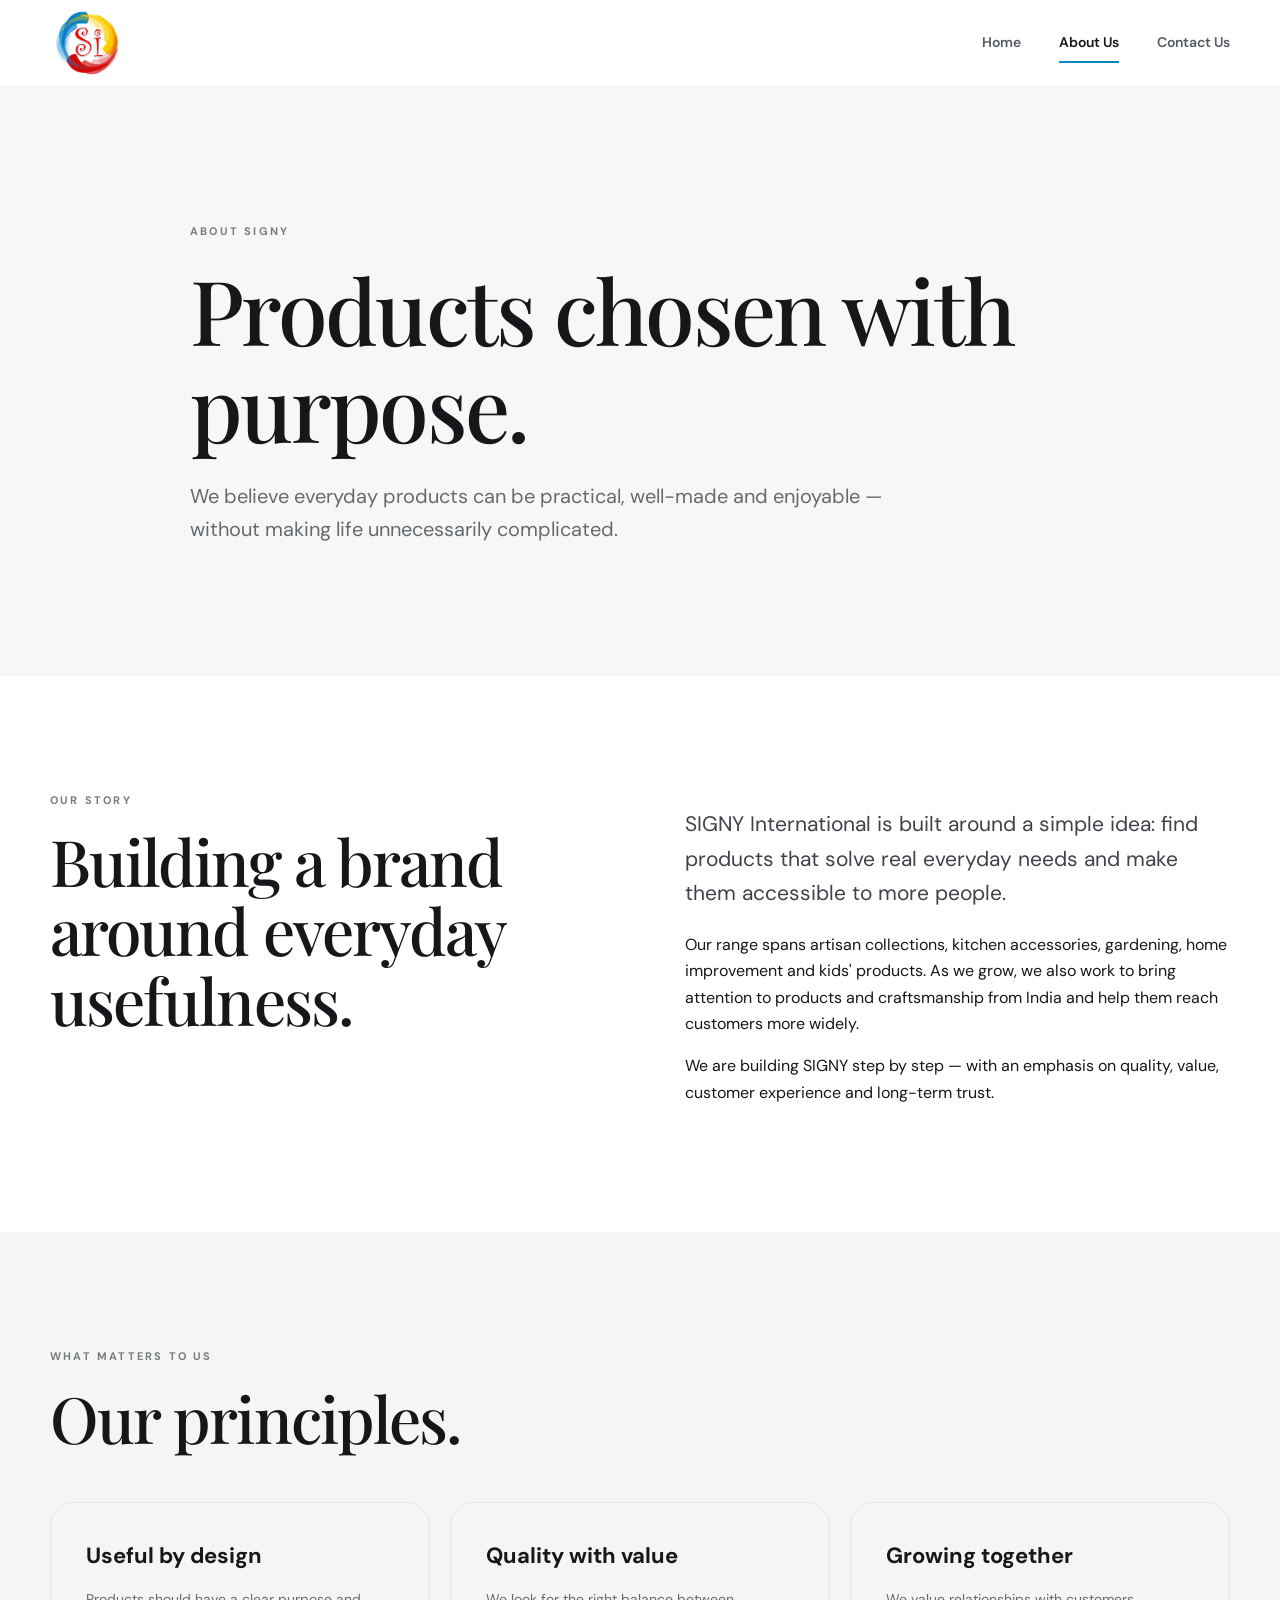
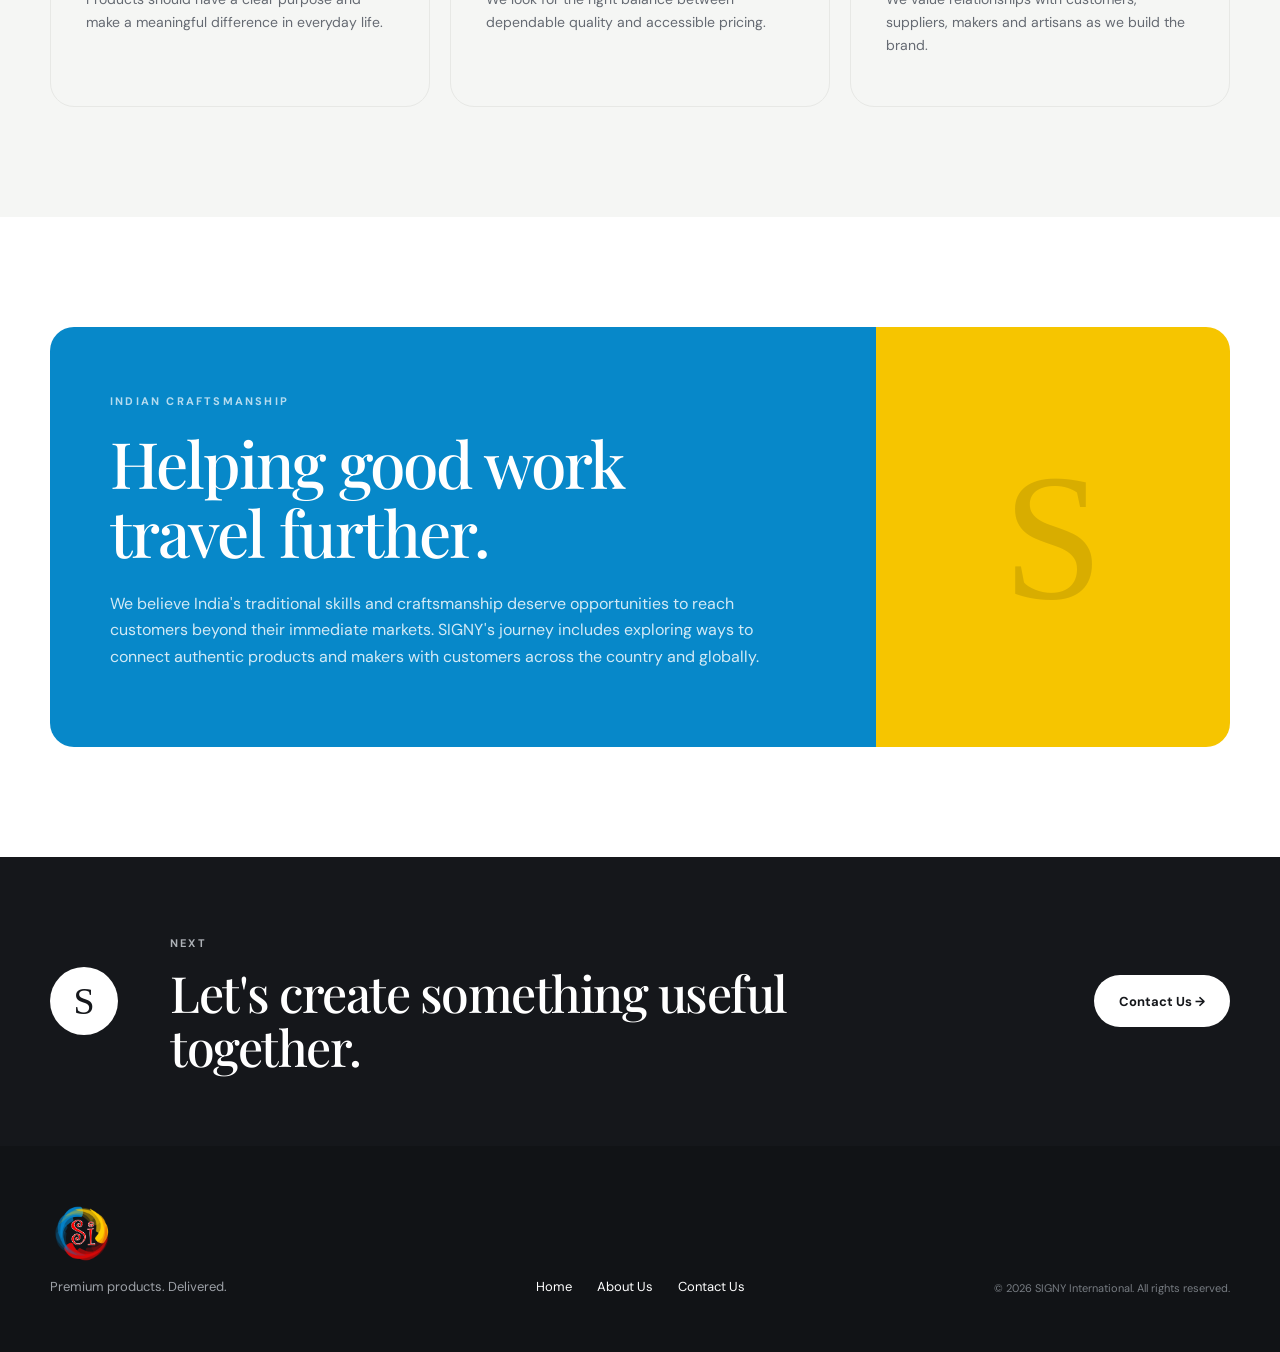
==== about.html @ 82112923 "Add files via upload" ====
<!DOCTYPE html>
<html lang="en">
<head>
  <meta charset="UTF-8">
  <meta name="viewport" content="width=device-width, initial-scale=1.0">
  <meta name="description" content="Learn about SIGNY International and our approach to useful, quality products.">
  <title>About Us | SIGNY</title>
  <link rel="icon" type="image/png" href="images/signy-logo.png">
  <link rel="preconnect" href="https://fonts.googleapis.com">
  <link rel="preconnect" href="https://fonts.gstatic.com" crossorigin>
  <link href="https://fonts.googleapis.com/css2?family=DM+Sans:wght@400;500;600;700&family=Playfair+Display:wght@500;600&display=swap" rel="stylesheet">
  <link rel="stylesheet" href="css/style.css">
  <link rel="canonical" href="https://www.signyinternational.com/about.html">
</head>
<body>
<header class="site-header">
  <div class="container nav-wrap">
    <a class="brand" href="index.html"><img src="images/signy-logo.png" alt="SIGNY logo"></a>
    <button class="menu-toggle" aria-label="Open menu" aria-expanded="false">☰</button>
    <nav class="nav"><a href="index.html">Home</a><a class="active" href="about.html">About Us</a><a href="contact.html">Contact Us</a></nav>
  </div>
</header>

<main>
  <section class="page-hero">
    <div class="container narrow">
      <span class="eyebrow">ABOUT SIGNY</span>
      <h1>Products chosen with purpose.</h1>
      <p>We believe everyday products can be practical, well-made and enjoyable — without making life unnecessarily complicated.</p>
    </div>
  </section>

  <section class="section">
    <div class="container about-grid">
      <div><span class="eyebrow">OUR STORY</span><h2>Building a brand around everyday usefulness.</h2></div>
      <div>
        <p class="lead">SIGNY International is built around a simple idea: find products that solve real everyday needs and make them accessible to more people.</p>
        <p>Our range spans artisan collections, kitchen accessories, gardening, home improvement and kids' products. As we grow, we also work to bring attention to products and craftsmanship from India and help them reach customers more widely.</p>
        <p>We are building SIGNY step by step — with an emphasis on quality, value, customer experience and long-term trust.</p>
      </div>
    </div>
  </section>

  <section class="section section-soft">
    <div class="container">
      <div class="section-heading"><div><span class="eyebrow">WHAT MATTERS TO US</span><h2>Our principles.</h2></div></div>
      <div class="principles">
        <div><h3>Useful by design</h3><p>Products should have a clear purpose and make a meaningful difference in everyday life.</p></div>
        <div><h3>Quality with value</h3><p>We look for the right balance between dependable quality and accessible pricing.</p></div>
        <div><h3>Growing together</h3><p>We value relationships with customers, suppliers, makers and artisans as we build the brand.</p></div>
      </div>
    </div>
  </section>

  <section class="section">
    <div class="container artisan">
      <div class="artisan-box">
        <span class="eyebrow">INDIAN CRAFTSMANSHIP</span>
        <h2>Helping good work travel further.</h2>
        <p>We believe India's traditional skills and craftsmanship deserve opportunities to reach customers beyond their immediate markets. SIGNY's journey includes exploring ways to connect authentic products and makers with customers across the country and globally.</p>
      </div>
      <div class="artisan-side"><div class="big-letter">S</div></div>
    </div>
  </section>

  <section class="story-strip">
    <div class="container story-grid">
      <div class="story-mark">S</div>
      <div><span class="eyebrow">NEXT</span><h2>Let's create something useful together.</h2></div>
      <a class="btn btn-light" href="contact.html">Contact Us →</a>
    </div>
  </section>
</main>

<footer class="footer">
  <div class="container footer-grid">
    <div><img src="images/signy-logo.png" alt="SIGNY" class="footer-logo"><p>Premium products. Delivered.</p></div>
    <div class="footer-links"><a href="index.html">Home</a><a href="about.html">About Us</a><a href="contact.html">Contact Us</a></div>
    <div class="footer-copy">© <span id="year"></span> SIGNY International. All rights reserved.</div>
  </div>
</footer>
<script src="js/script.js"></script>
</body>
</html>
---- css/style.css ----
/* SIGNY — Static Website
   Premium, responsive, lightweight.
*/
:root {
  --ink: #15171b;
  --muted: #656a72;
  --paper: #ffffff;
  --soft: #f5f6f4;
  --line: #e7e8e5;
  --blue: #0788c9;
  --yellow: #f6c500;
  --red: #e20b16;
  --green: #5d9a70;
  --max: 1180px;
  --radius: 24px;
}

* { box-sizing: border-box; }
html { scroll-behavior: smooth; }
body {
  margin: 0;
  color: var(--ink);
  background: var(--paper);
  font-family: "DM Sans", Arial, sans-serif;
  line-height: 1.65;
}
img { max-width: 100%; display: block; }
a { color: inherit; text-decoration: none; }
.container { width: min(calc(100% - 48px), var(--max)); margin: 0 auto; }
.narrow { max-width: 900px; }

.site-header {
  position: sticky;
  top: 0;
  z-index: 50;
  background: rgba(255,255,255,.94);
  backdrop-filter: blur(16px);
  border-bottom: 1px solid rgba(0,0,0,.06);
}
.nav-wrap { min-height: 86px; display: flex; align-items: center; justify-content: space-between; }
.brand img { width: 76px; height: 76px; object-fit: contain; }
.nav { display: flex; gap: 38px; align-items: center; font-size: 14px; font-weight: 600; }
.nav a { color: #555a61; position: relative; padding: 30px 0; }
.nav a::after { content:""; position:absolute; left:0; bottom:22px; width:0; height:2px; background:var(--blue); transition:.25s; }
.nav a:hover::after, .nav a.active::after { width:100%; }
.nav a.active { color: var(--ink); }
.menu-toggle { display:none; border:0; background:none; font-size:28px; cursor:pointer; }

.hero { position: relative; overflow: hidden; min-height: 690px; background: #f8f9f7; }
.hero-grid { min-height: 690px; display:grid; grid-template-columns: 1.05fr .95fr; align-items:center; gap:60px; position:relative; z-index:2; }
.eyebrow { display:inline-block; color:#777c82; font-size:11px; font-weight:700; letter-spacing:.2em; text-transform:uppercase; }
.hero h1, .page-hero h1, h2 {
  font-family: "Playfair Display", Georgia, serif;
  font-weight: 500;
  line-height: 1.08;
  letter-spacing: -.03em;
}
.hero h1 { font-size: clamp(55px, 7vw, 92px); margin: 18px 0 24px; }
.hero h1 em { font-style:normal; color:var(--blue); }
.hero-text { max-width: 570px; font-size: 18px; color:var(--muted); }
.hero-actions { display:flex; gap:30px; align-items:center; margin-top:34px; }
.btn { display:inline-flex; align-items:center; justify-content:center; min-height:52px; padding:0 25px; border-radius:999px; font-size:13px; font-weight:700; transition:.25s; }
.btn-primary { background:var(--ink); color:#fff; }
.btn-primary:hover { transform:translateY(-2px); background:#000; }
.btn-dark { background:var(--ink); color:#fff; }
.btn-light { background:#fff; color:var(--ink); }
.text-link { font-size:13px; font-weight:700; }
.text-link span { margin-left:8px; transition:.2s; }
.text-link:hover span { margin-left:14px; }
.text-link.dark { display:inline-block; margin-top:20px; }

.hero-visual { display:flex; justify-content:center; align-items:center; position:relative; min-height:520px; }
.logo-card { width:min(440px, 80vw); aspect-ratio:1; border-radius:50%; background:#fff; box-shadow:0 35px 80px rgba(0,0,0,.12); display:grid; place-items:center; position:relative; overflow:hidden; }
.logo-card::before { content:""; position:absolute; inset:8%; border-radius:50%; border:1px solid #e4e5e1; }
.logo-card img { width:70%; position:relative; z-index:2; }
.floating-tag { position:absolute; background:#fff; box-shadow:0 12px 30px rgba(0,0,0,.1); border-radius:999px; padding:10px 17px; font-size:12px; font-weight:700; }
.tag-one { top:12%; left:4%; }
.tag-two { right:3%; top:34%; }
.tag-three { bottom:10%; left:12%; }
.hero-orb { position:absolute; border-radius:50%; filter:blur(2px); opacity:.12; }
.orb-blue { width:430px; height:430px; background:var(--blue); left:-220px; bottom:-230px; }
.orb-yellow { width:500px; height:500px; background:var(--yellow); right:-250px; top:-260px; }

.section { padding:110px 0; }
.section-soft { background:var(--soft); }
.intro-grid, .why-grid, .about-grid, .contact-grid { display:grid; grid-template-columns:1fr 1fr; gap:90px; }
h2 { font-size:clamp(42px, 5vw, 65px); margin:14px 0 25px; }
h2 span { color:var(--blue); }
.lead { font-size:21px; color:#3f4349; }
.intro p { color:var(--muted); }

.section-heading { display:flex; justify-content:space-between; align-items:end; gap:60px; margin-bottom:50px; }
.section-heading h2 { margin-bottom:0; }
.section-heading > p { max-width:420px; color:var(--muted); }

.category-grid { display:grid; grid-template-columns:repeat(5, 1fr); gap:15px; }
.category-card { min-height: 390px; padding: 14px 14px 28px; border-radius: var(--radius); display:flex; flex-direction:column; overflow:hidden; transition:transform .3s ease, box-shadow .3s ease; }
.category-card:hover { transform:translateY(-6px); box-shadow:0 18px 35px rgba(0,0,0,.10); }
.category-image { width:100%; height:185px; border-radius:18px; overflow:hidden; margin-bottom:22px; }
.category-image img { width:100%; height:100%; object-fit:cover; transition:transform .5s ease; }
.category-card:hover .category-image img { transform:scale(1.05); }
.category-card h3 { font-size:21px; margin:0 14px 8px; line-height:1.2; }
.category-card p { margin:0 14px; font-size:13px; opacity:.72; }
.card-blue { background:#e7f5fb; }
.card-yellow { background:#fff6cf; }
.card-green { background:#e8f1e9; }
.card-red { background:#fbe8e9; }
.card-dark { background:#1d2024; color:#fff; }

.why-panel { background:#f1f2ef; border-radius:var(--radius); padding:55px; }
.why-panel p { max-width:500px; color:var(--muted); margin-bottom:30px; }
.values { display:flex; flex-direction:column; }
.value { display:block; padding:25px 0; border-bottom:1px solid var(--line); }
.value:first-child { padding-top:0; }
.value h3 { margin:0 0 6px; font-size:18px; }
.value p { margin:0; color:var(--muted); font-size:14px; }

.story-strip { padding:72px 0; background:var(--ink); color:#fff; }
.story-grid { display:grid; grid-template-columns:80px 1fr auto; align-items:center; gap:40px; }
.story-mark { width:68px; height:68px; border-radius:50%; background:#fff; color:var(--ink); display:grid; place-items:center; font-family:Georgia,serif; font-size:38px; }
.story-strip .eyebrow { color:#aeb2b7; }
.story-strip h2 { font-size:clamp(32px,4vw,50px); margin:10px 0 0; max-width:720px; }

.cta-box { border:1px solid var(--line); border-radius:var(--radius); padding:55px 65px; display:flex; align-items:center; justify-content:space-between; gap:30px; }
.cta-box h2 { margin:10px 0 4px; font-size:45px; }
.cta-box p { margin:0; color:var(--muted); }

.page-hero { padding:130px 0 110px; background:#f7f8f6; }
.page-hero h1 { font-size:clamp(55px,7vw,90px); max-width:900px; margin:18px 0 25px; }
.page-hero p { max-width:700px; font-size:20px; color:var(--muted); }

.principles { display:grid; grid-template-columns:repeat(3,1fr); gap:20px; }
.principles > div { padding:35px; border:1px solid var(--line); border-radius:var(--radius); }
.principles h3 { font-size:22px; margin:0 0 8px; }
.principles p { color:var(--muted); font-size:14px; }

.artisan { display:grid; grid-template-columns:1.4fr .6fr; min-height:420px; }
.artisan-box { background:var(--blue); color:#fff; padding:60px; border-radius:var(--radius) 0 0 var(--radius); }
.artisan-box .eyebrow { color:rgba(255,255,255,.7); }
.artisan-box h2 { max-width:650px; }
.artisan-box p { max-width:650px; color:rgba(255,255,255,.82); }
.artisan-side { background:var(--yellow); border-radius:0 var(--radius) var(--radius) 0; display:grid; place-items:center; }
.big-letter { font:180px Georgia,serif; color:rgba(0,0,0,.12); }

.contact-info h2 { max-width:520px; }
.contact-info > p { color:var(--muted); max-width:450px; }
.contact-detail { margin-top:35px; }
.contact-detail span { display:block; font-size:10px; text-transform:uppercase; letter-spacing:.15em; color:#8a8e93; font-weight:700; margin-bottom:5px; }
.contact-detail a { font-weight:600; }
.contact-detail p { margin:0; }

.contact-form { background:var(--soft); border-radius:var(--radius); padding:40px; }
.contact-form label { display:block; font-size:12px; font-weight:700; margin-bottom:20px; }
.contact-form input, .contact-form textarea {
  display:block; width:100%; margin-top:7px; border:1px solid #dfe1dd; background:#fff; border-radius:12px; padding:14px 15px; font:inherit; font-size:14px; outline:none;
}
.contact-form input:focus, .contact-form textarea:focus { border-color:var(--blue); }
.form-note { color:#8a8e93; font-size:11px; margin-top:13px; }

.footer { background:#111316; color:#fff; padding:55px 0; }
.footer-grid { display:grid; grid-template-columns:1fr auto 1fr; align-items:end; gap:30px; }
.footer-logo { width:65px; }
.footer p { color:#9da1a7; margin:10px 0 0; font-size:13px; }
.footer-links { display:flex; gap:25px; font-size:13px; }
.footer-copy { text-align:right; color:#777c82; font-size:11px; }

.reveal { opacity:0; transform:translateY(18px); transition:opacity .7s ease, transform .7s ease; }
.reveal.visible { opacity:1; transform:none; }

@media (max-width: 980px) {
  .hero-grid, .intro-grid, .why-grid, .about-grid, .contact-grid { grid-template-columns:1fr; gap:55px; }
  .hero { min-height:auto; }
  .hero-grid { padding:90px 0 70px; }
  .hero-visual { min-height:430px; }
  .category-grid { grid-template-columns:repeat(2,1fr); }
  .category-card:last-child { grid-column:span 2; }
  .principles { grid-template-columns:1fr; }
  .artisan { grid-template-columns:1fr; }
  .artisan-box { border-radius:var(--radius) var(--radius) 0 0; }
  .artisan-side { min-height:240px; border-radius:0 0 var(--radius) var(--radius); }
  .story-grid { grid-template-columns:60px 1fr; }
  .story-grid .btn { grid-column:2; justify-self:start; }
  .footer-grid { grid-template-columns:1fr 1fr; }
  .footer-copy { text-align:left; grid-column:span 2; }
}

@media (max-width: 680px) {
  .container { width:min(calc(100% - 32px), var(--max)); }
  .nav-wrap { min-height:72px; }
  .brand img { width:62px; height:62px; }
  .menu-toggle { display:block; }
  .nav { display:none; position:absolute; top:72px; left:0; right:0; background:#fff; padding:15px 20px 25px; flex-direction:column; gap:0; border-bottom:1px solid var(--line); box-shadow:0 15px 25px rgba(0,0,0,.06); }
  .nav.open { display:flex; }
  .nav a { width:100%; padding:14px 5px; }
  .nav a::after { bottom:5px; }
  .hero-grid { padding:65px 0 45px; }
  .hero h1 { font-size:54px; }
  .hero-text { font-size:16px; }
  .hero-actions { flex-direction:column; align-items:flex-start; gap:20px; }
  .hero-visual { min-height:330px; }
  .logo-card { width:290px; }
  .floating-tag { font-size:10px; padding:8px 12px; }
  .section { padding:75px 0; }
  h2 { font-size:42px; }
  .section-heading { display:block; margin-bottom:35px; }
  .section-heading > p { margin-top:25px; }
  .category-grid { grid-template-columns:1fr; }
  .category-card:last-child { grid-column:auto; }
  .category-image { height:205px; }
  .why-panel { padding:35px; }
  .story-grid { grid-template-columns:1fr; gap:20px; }
  .story-grid .btn { grid-column:auto; }
  .cta-box { padding:35px; display:block; }
  .cta-box .btn { margin-top:25px; }
  .page-hero { padding:80px 0 70px; }
  .page-hero h1 { font-size:54px; }
  .contact-form { padding:25px; }
  .footer-grid { grid-template-columns:1fr; }
  .footer-copy { grid-column:auto; }
  .footer-links { flex-wrap:wrap; }
}

/* Artisan Collection real-product slideshow */

/* Real SIGNY category photography */
.category-slideshow { position:relative; }
.category-slideshow .category-slide {
  position:absolute;
  inset:0;
  width:100%;
  height:100%;
  object-fit:cover;
  opacity:0;
  transition:opacity .8s ease;
}
.category-slideshow .category-slide.active { opacity:1; }
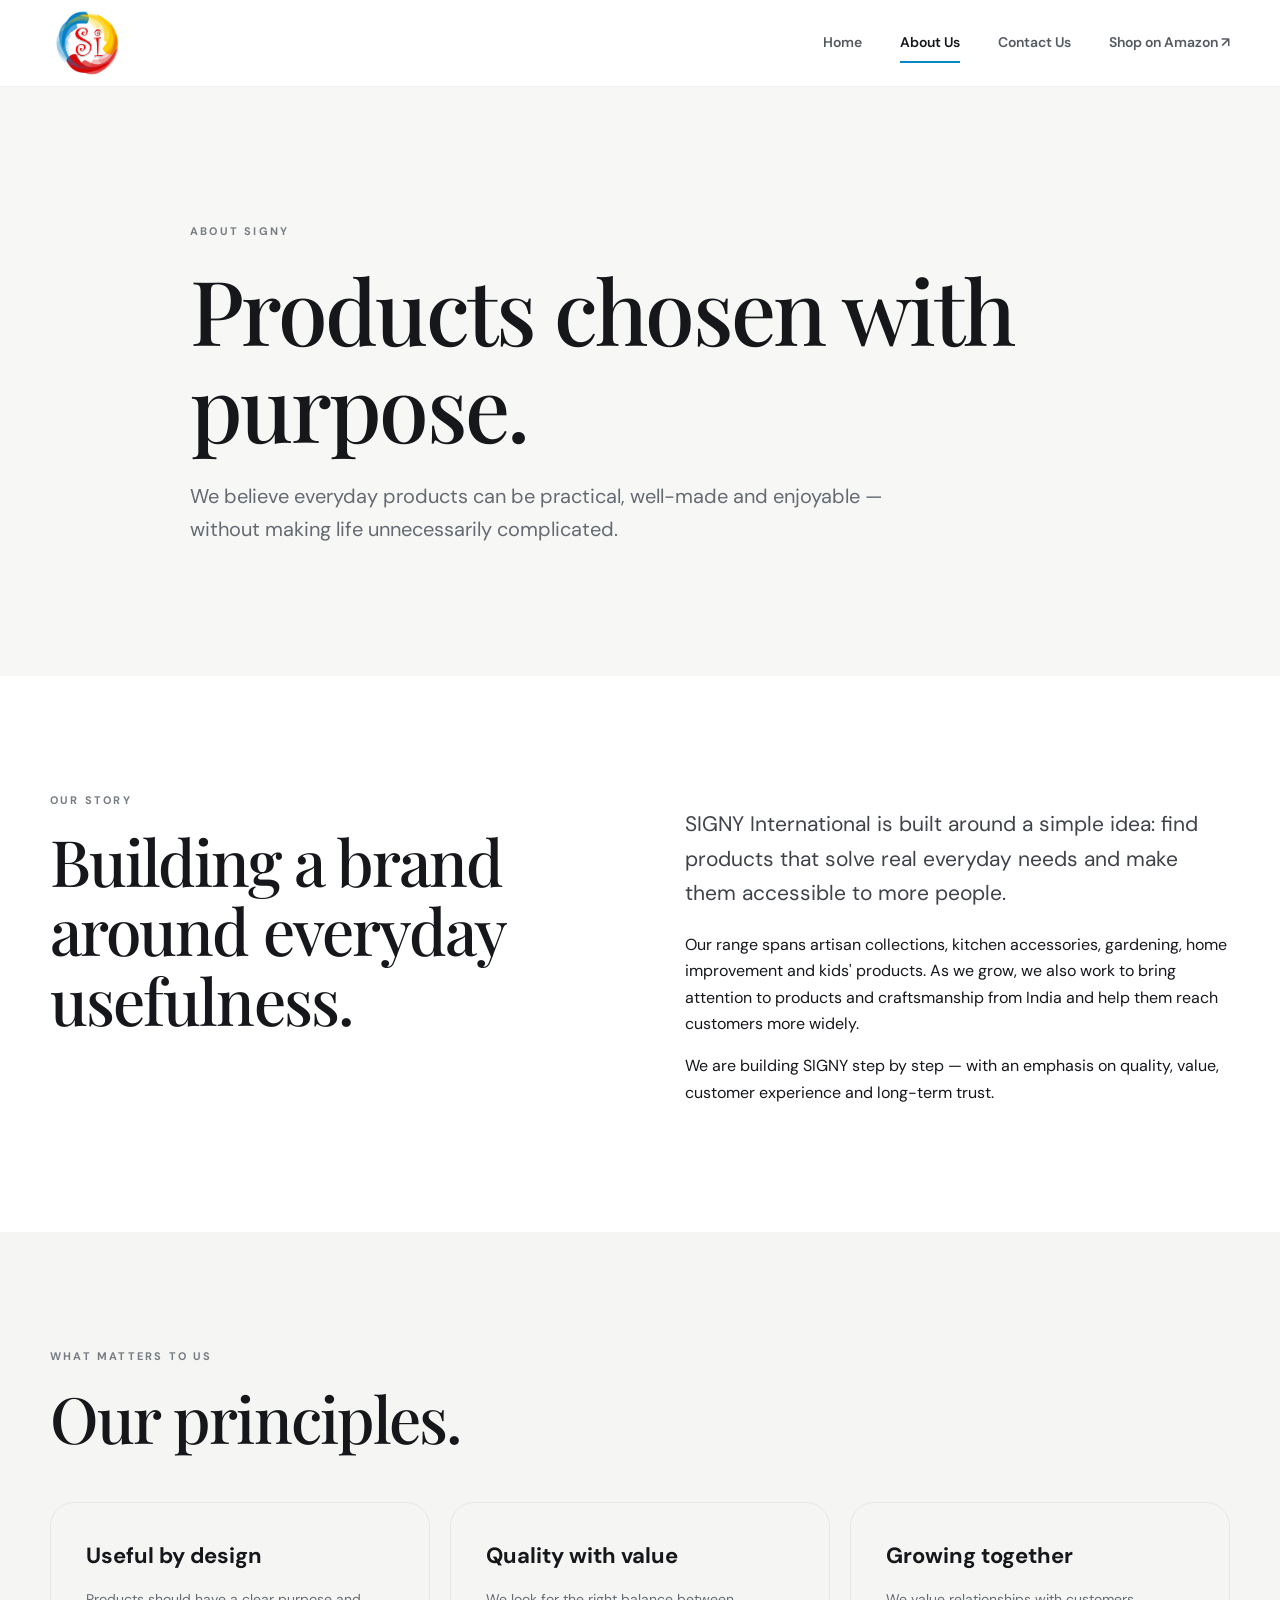
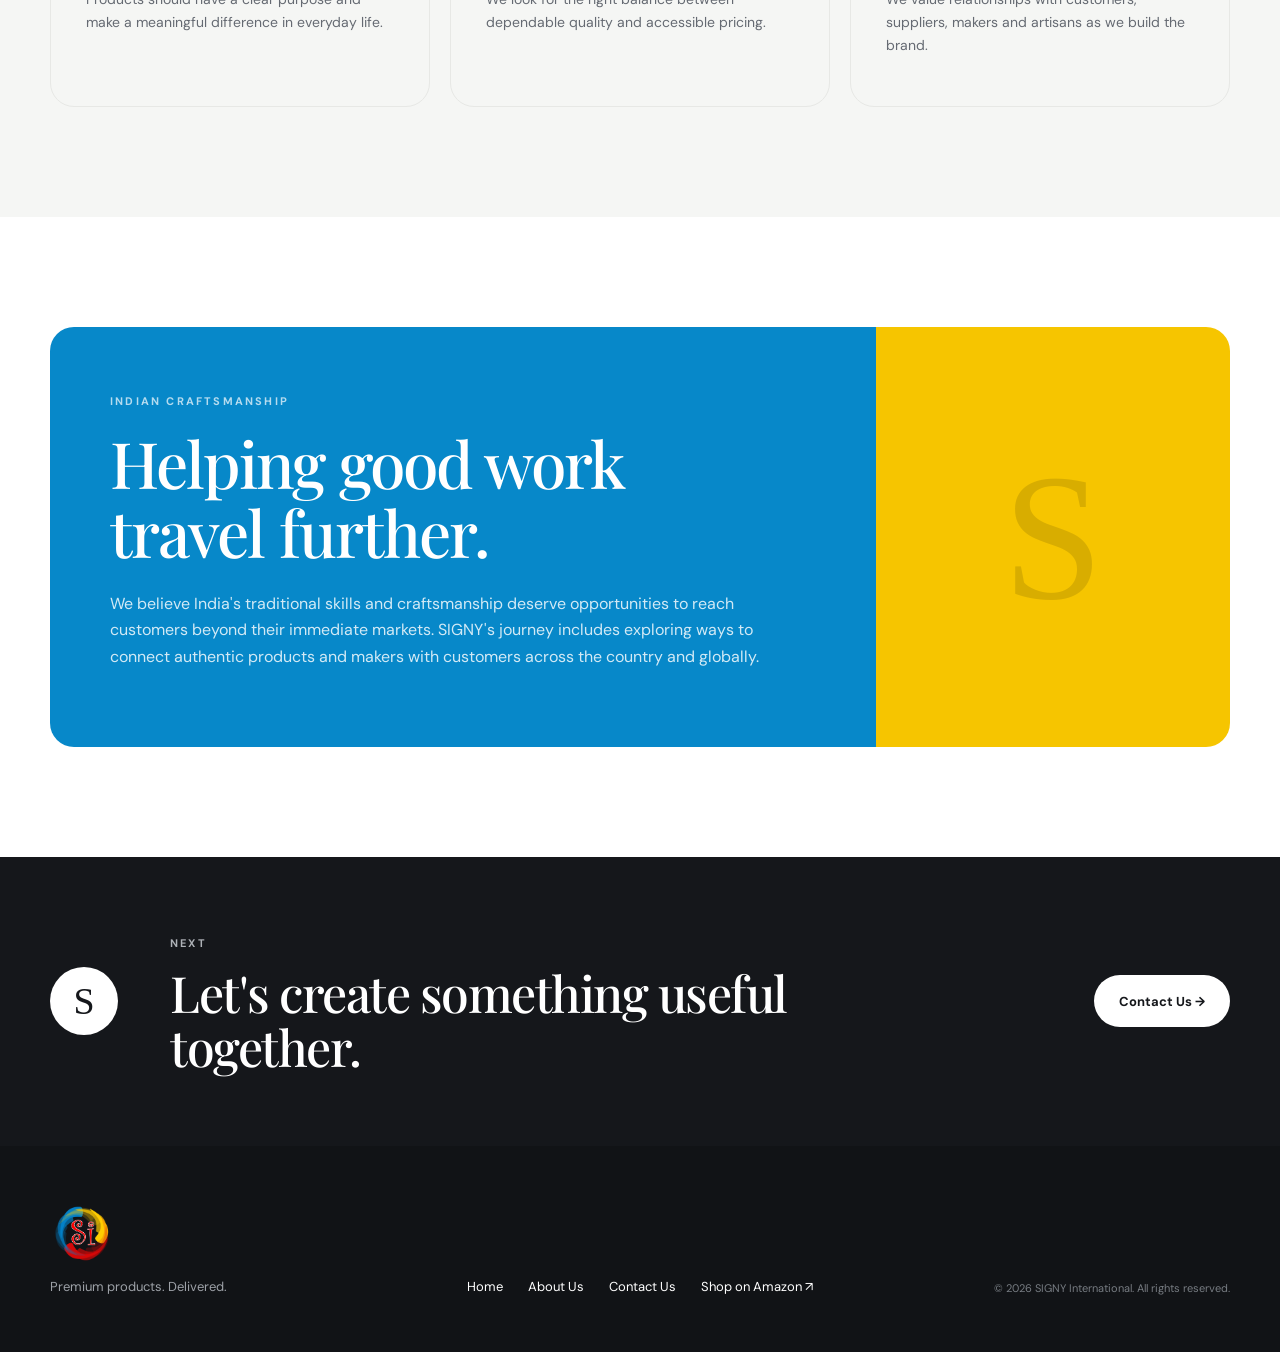
==== commit 2750048d: "Add files via upload" ====
--- a/about.html
+++ b/about.html
@@ -17,7 +17,7 @@
   <div class="container nav-wrap">
     <a class="brand" href="index.html"><img src="images/signy-logo.png" alt="SIGNY logo"></a>
     <button class="menu-toggle" aria-label="Open menu" aria-expanded="false">☰</button>
-    <nav class="nav"><a href="index.html">Home</a><a class="active" href="about.html">About Us</a><a href="contact.html">Contact Us</a></nav>
+    <nav class="nav"><a href="index.html">Home</a><a class="active" href="about.html">About Us</a><a href="contact.html">Contact Us</a><a class="amazon-nav-btn" href="https://www.amazon.in/stores/SIGNY/page/BCE738D8-4F63-47C7-90CA-2BE70BB4F758?lp_asin=B0H7W84J7Y&store_ref=bl_ast_dp_brandlogo_sto" target="_blank" rel="noopener noreferrer">Shop on Amazon ↗</a></nav>
   </div>
 </header>
 
@@ -75,7 +75,7 @@
 <footer class="footer">
   <div class="container footer-grid">
     <div><img src="images/signy-logo.png" alt="SIGNY" class="footer-logo"><p>Premium products. Delivered.</p></div>
-    <div class="footer-links"><a href="index.html">Home</a><a href="about.html">About Us</a><a href="contact.html">Contact Us</a></div>
+    <div class="footer-links"><a href="index.html">Home</a><a href="about.html">About Us</a><a href="contact.html">Contact Us</a><a class="amazon-nav-btn" href="https://www.amazon.in/stores/SIGNY/page/BCE738D8-4F63-47C7-90CA-2BE70BB4F758?lp_asin=B0H7W84J7Y&store_ref=bl_ast_dp_brandlogo_sto" target="_blank" rel="noopener noreferrer">Shop on Amazon ↗</a></div>
     <div class="footer-copy">© <span id="year"></span> SIGNY International. All rights reserved.</div>
   </div>
 </footer>
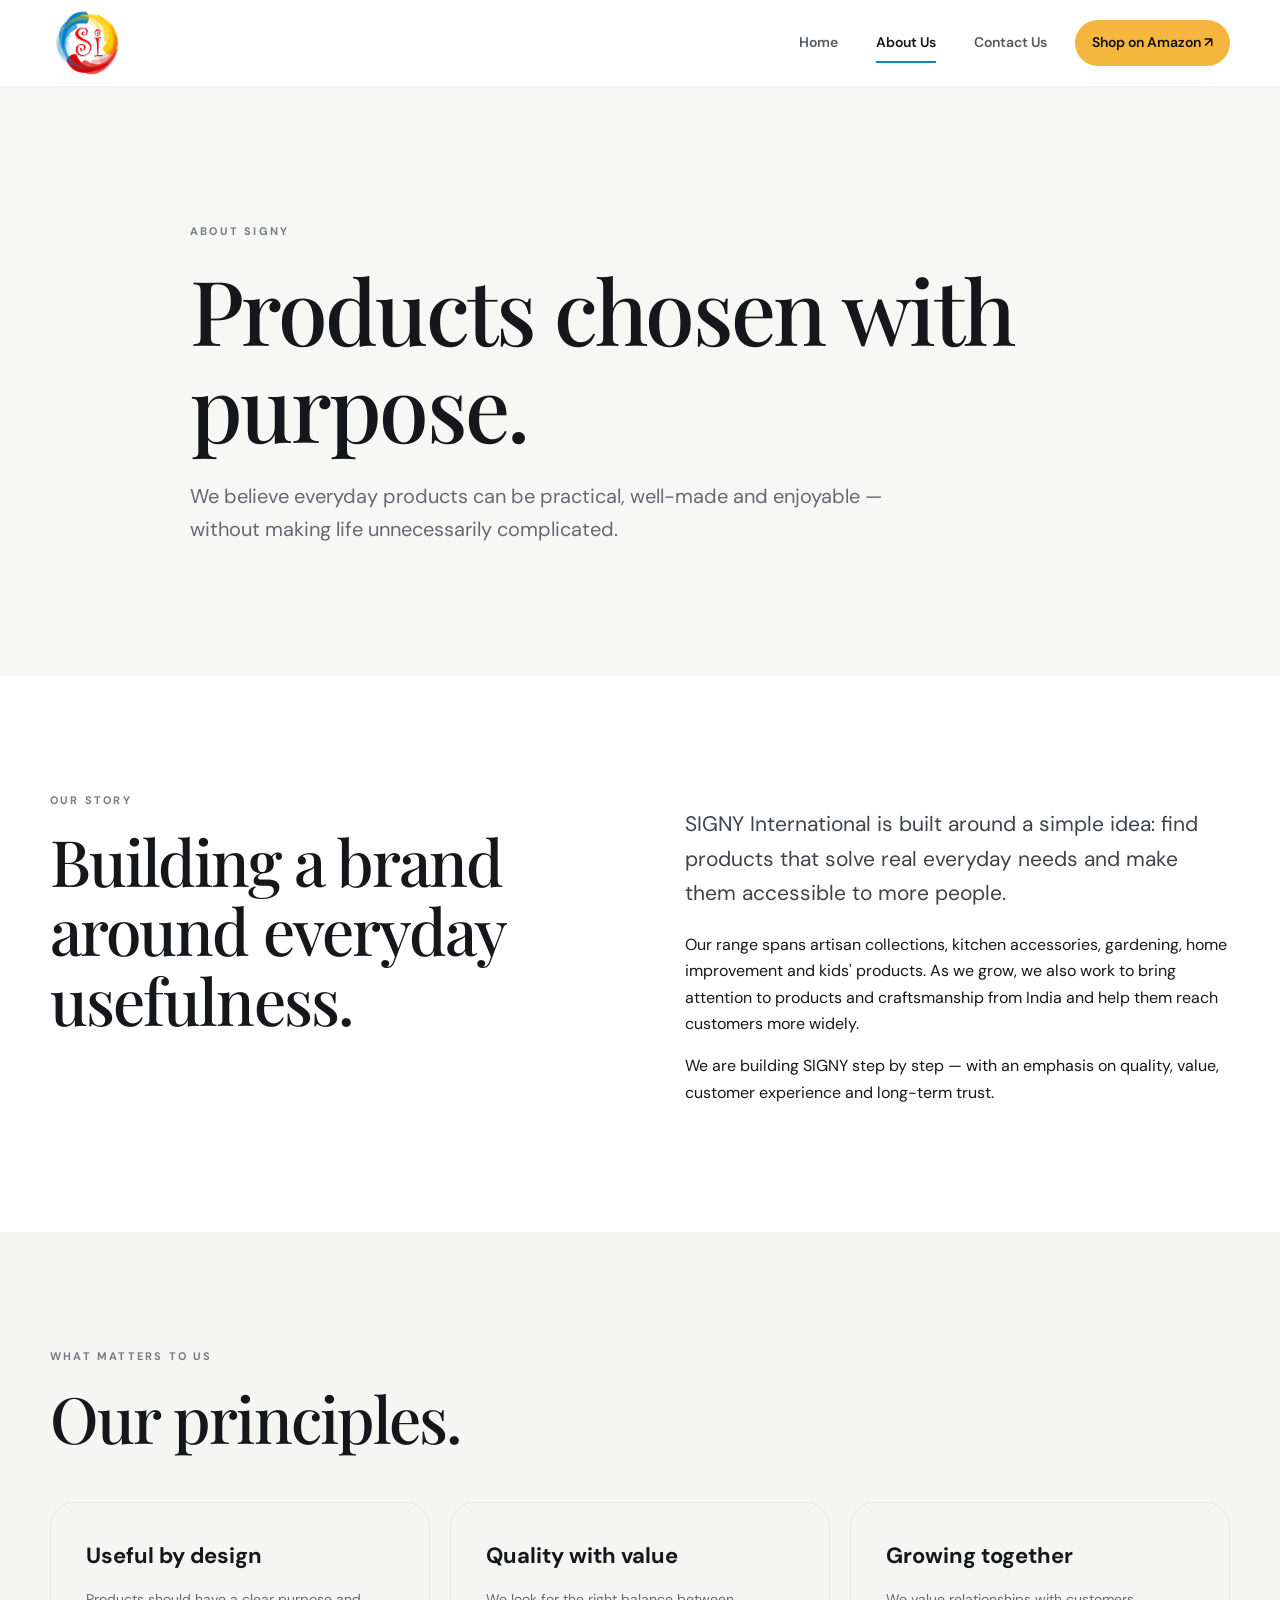
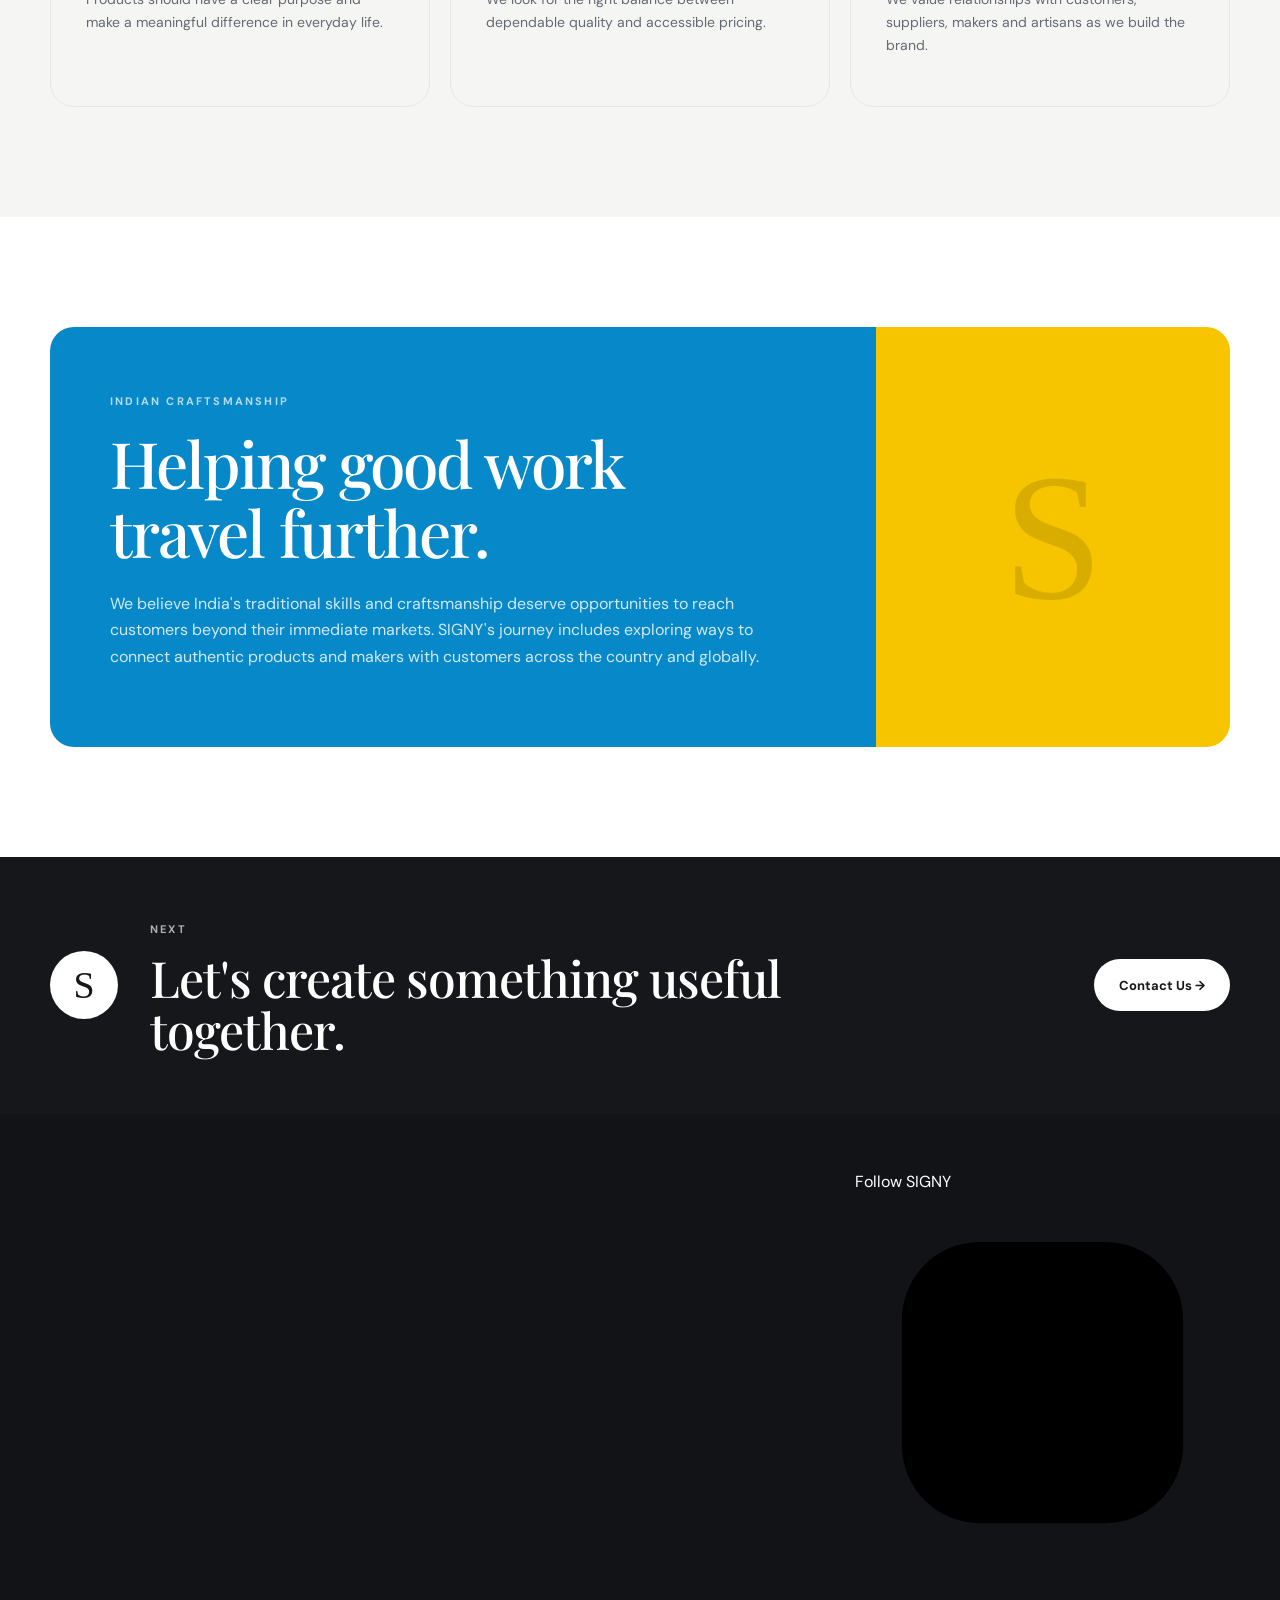
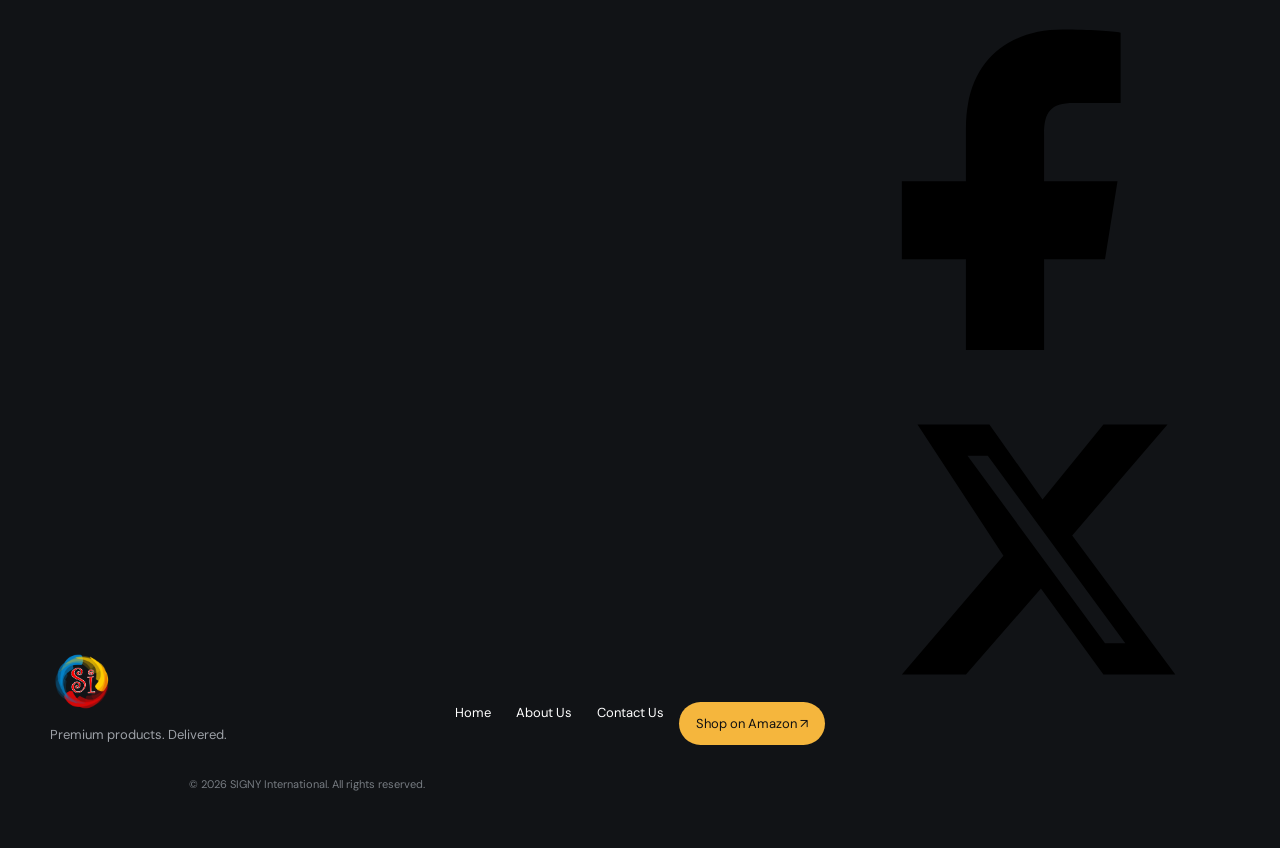
==== commit 14e0da6d: "Add files via upload" ====
--- a/about.html
+++ b/about.html
@@ -3,14 +3,28 @@
 <head>
   <meta charset="UTF-8">
   <meta name="viewport" content="width=device-width, initial-scale=1.0">
-  <meta name="description" content="Learn about SIGNY International and our approach to useful, quality products.">
-  <title>About Us | SIGNY</title>
+  <meta name="description" content="Learn about SIGNY International, our story, our principles and our focus on useful, quality products and Indian craftsmanship.">
+  <title>About SIGNY International | Our Story & Principles</title>
+  <meta name="robots" content="index, follow">
+  <link rel="canonical" href="https://signyinternational.com/about.html">
+  <meta property="og:type" content="website">
+  <meta property="og:title" content="About SIGNY International | Our Story & Principles">
+  <meta property="og:description" content="Learn about SIGNY International, our story, our principles and our focus on useful, quality products and Indian craftsmanship.">
+  <meta property="og:url" content="https://signyinternational.com/about.html">
+  <meta property="og:image" content="https://signyinternational.com/images/signy-social-share.jpg">
+  <meta property="og:image:width" content="1200">
+  <meta property="og:image:height" content="630">
+  <meta property="og:image:alt" content="SIGNY International — Premium Products Delivered">
+  <meta name="twitter:card" content="summary_large_image">
+  <meta name="twitter:title" content="About SIGNY International | Our Story & Principles">
+  <meta name="twitter:description" content="Learn about SIGNY International, our story, our principles and our focus on useful, quality products and Indian craftsmanship.">
+  <meta name="twitter:image" content="https://signyinternational.com/images/signy-social-share.jpg">
+  <meta name="twitter:image:alt" content="SIGNY International — Premium Products Delivered">
   <link rel="icon" type="image/png" href="images/signy-logo.png">
   <link rel="preconnect" href="https://fonts.googleapis.com">
   <link rel="preconnect" href="https://fonts.gstatic.com" crossorigin>
   <link href="https://fonts.googleapis.com/css2?family=DM+Sans:wght@400;500;600;700&family=Playfair+Display:wght@500;600&display=swap" rel="stylesheet">
   <link rel="stylesheet" href="css/style.css">
-  <link rel="canonical" href="https://www.signyinternational.com/about.html">
 </head>
 <body>
 <header class="site-header">
@@ -76,6 +90,18 @@
   <div class="container footer-grid">
     <div><img src="images/signy-logo.png" alt="SIGNY" class="footer-logo"><p>Premium products. Delivered.</p></div>
     <div class="footer-links"><a href="index.html">Home</a><a href="about.html">About Us</a><a href="contact.html">Contact Us</a><a class="amazon-nav-btn" href="https://www.amazon.in/stores/SIGNY/page/BCE738D8-4F63-47C7-90CA-2BE70BB4F758?lp_asin=B0H7W84J7Y&store_ref=bl_ast_dp_brandlogo_sto" target="_blank" rel="noopener noreferrer">Shop on Amazon ↗</a></div>
+    <div class="footer-social" aria-label="SIGNY social profiles">
+      <span>Follow SIGNY</span>
+      <a href="https://www.instagram.com/signyinternational/" target="_blank" rel="noopener noreferrer" aria-label="SIGNY on Instagram">
+        <svg viewBox="0 0 24 24" aria-hidden="true"><rect x="3" y="3" width="18" height="18" rx="5"></rect><circle cx="12" cy="12" r="4.2"></circle><circle cx="17.4" cy="6.7" r="1.1" class="fill"></circle></svg>
+      </a>
+      <a href="https://www.facebook.com/SignyInternationalIndia" target="_blank" rel="noopener noreferrer" aria-label="SIGNY on Facebook">
+        <svg viewBox="0 0 24 24" aria-hidden="true"><path d="M14 8h3V3.5c-.5-.1-2-.2-3.7-.2-3.7 0-6.2 2.2-6.2 6.3V13H3v5h4.1v5.8h5V18H16l.8-5h-4.7V10c0-1.4.4-2 1.9-2Z"></path></svg>
+      </a>
+      <a href="https://x.com/SignyIntl" target="_blank" rel="noopener noreferrer" aria-label="SIGNY on X">
+        <svg viewBox="0 0 24 24" aria-hidden="true"><path d="M4 4h4.6l3.4 4.8L15.9 4H20l-6.1 7.1L20.5 20h-4.6l-4-5.5L7.1 20H3l6.5-7.6L4 4Zm3.2 2 8.8 12h1.3L8.5 6H7.2Z"></path></svg>
+      </a>
+    </div>
     <div class="footer-copy">© <span id="year"></span> SIGNY International. All rights reserved.</div>
   </div>
 </footer>
--- a/css/style.css
+++ b/css/style.css
@@ -234,3 +234,127 @@
   transition:opacity .8s ease;
 }
 .category-slideshow .category-slide.active { opacity:1; }
+
+
+/* Amazon Brand Store CTA */
+.amazon-nav-btn {
+  color: #111 !important;
+  background: #f5b63d;
+  border-radius: 999px;
+  padding: 11px 17px !important;
+  margin-left: -10px;
+  transition: transform .2s ease, box-shadow .2s ease, background .2s ease;
+  white-space: nowrap;
+}
+.amazon-nav-btn::after { display:none !important; }
+.amazon-nav-btn:hover {
+  transform: translateY(-1px);
+  box-shadow: 0 8px 20px rgba(0,0,0,.10);
+  background: #f8c45a;
+}
+.btn-amazon {
+  background: #f5b63d;
+  color: #171717;
+}
+.btn-amazon:hover { background: #f8c45a; color:#171717; }
+.amazon-section { padding-top: 0; }
+.amazon-box {
+  background: #f7f4ed;
+  border: 1px solid var(--line);
+  border-radius: var(--radius);
+  padding: 48px 55px;
+  display:flex;
+  align-items:center;
+  justify-content:space-between;
+  gap:35px;
+}
+.amazon-copy { max-width: 700px; }
+.amazon-copy h2 { margin: 10px 0 10px; font-size: clamp(32px, 4vw, 50px); }
+.amazon-copy p { margin:0; color:var(--muted); font-size:17px; max-width:650px; }
+.btn-amazon-large {
+  background:#171717;
+  color:#fff;
+  flex:0 0 auto;
+}
+.btn-amazon-large:hover { background:#2b2b2b; color:#fff; }
+.footer-amazon { font-weight:700; }
+@media (max-width: 900px) {
+  .amazon-nav-btn { margin-left:0; }
+  .amazon-box { display:block; padding:38px 32px; }
+  .btn-amazon-large { display:inline-flex; margin-top:25px; }
+}
+@media (max-width: 700px) {
+  .amazon-nav-btn { border-radius:0; background:transparent; padding:14px 5px !important; margin:0; }
+  .amazon-box { padding:32px 24px; }
+}
+
+/* Refined home-page closing sections */
+.story-strip { padding: 58px 0; }
+.story-grid { grid-template-columns: 68px minmax(0,1fr) auto; gap: 32px; }
+.story-copy { max-width: 780px; }
+.story-strip h2 { line-height: 1.04; letter-spacing: -0.02em; }
+
+.amazon-section { padding: 74px 0; background: #fff; }
+.amazon-box {
+  position: relative;
+  overflow: hidden;
+  background: #f5f1e8;
+  border: 0;
+  border-radius: 28px;
+  padding: 64px 68px;
+  display: grid;
+  grid-template-columns: minmax(0,1fr) 430px;
+  align-items: center;
+  gap: 55px;
+  box-shadow: 0 14px 45px rgba(25,25,25,.07);
+}
+.amazon-copy { max-width: 680px; }
+.amazon-copy h2 { font-size: clamp(38px,4.5vw,62px); line-height: .98; letter-spacing: -.035em; margin: 12px 0 18px; }
+.amazon-copy p { max-width: 590px; font-size: 16px; line-height: 1.65; }
+.amazon-copy .btn-amazon-large { margin-top: 28px; }
+.amazon-visual {
+  position: relative;
+  min-height: 320px;
+  display: grid;
+  grid-template-columns: 1.15fr .85fr;
+  grid-template-rows: 1fr 1fr;
+  gap: 12px;
+  transform: rotate(1deg);
+}
+.amazon-tile { overflow:hidden; border-radius: 18px; min-height: 145px; background:#ddd; box-shadow: 0 8px 24px rgba(0,0,0,.12); }
+.amazon-tile img { width:100%; height:100%; object-fit:cover; display:block; transition:transform .5s ease; }
+.amazon-tile:hover img { transform:scale(1.05); }
+.amazon-tile-main { grid-row: 1 / 3; }
+.amazon-badge {
+  position:absolute; right:-8px; bottom:24px; width:112px; height:112px; border-radius:50%;
+  background:#171717; color:#fff; display:flex; flex-direction:column; align-items:center; justify-content:center;
+  text-align:center; box-shadow:0 10px 30px rgba(0,0,0,.2); transform:rotate(-5deg);
+}
+.amazon-badge span { font-size:8px; letter-spacing:.18em; opacity:.65; }
+.amazon-badge strong { font-size:23px; line-height:1; font-family:Georgia,serif; margin:4px 0; }
+.amazon-badge small { font-size:9px; opacity:.7; }
+
+.contact-cta { padding: 10px 0 78px; }
+.cta-box { padding: 42px 52px; border-radius: 24px; background:#faf9f6; }
+.cta-box h2 { font-size: clamp(30px,3.5vw,46px); line-height:1.05; }
+
+@media (max-width: 900px) {
+  .amazon-box { grid-template-columns:1fr; padding:48px 38px; gap:35px; }
+  .amazon-visual { max-width:520px; width:100%; margin:0 auto; }
+}
+@media (max-width: 700px) {
+  .story-strip { padding:46px 0; }
+  .story-grid { grid-template-columns:1fr; gap:18px; }
+  .story-mark { width:54px; height:54px; font-size:30px; }
+  .story-strip h2 { font-size:32px; }
+  .amazon-section { padding:52px 0; }
+  .amazon-box { padding:38px 24px; border-radius:22px; }
+  .amazon-copy h2 { font-size:40px; }
+  .amazon-copy .btn-amazon-large { margin-top:22px; }
+  .amazon-visual { min-height:250px; gap:8px; }
+  .amazon-tile { min-height:115px; border-radius:14px; }
+  .amazon-badge { width:88px; height:88px; right:-2px; bottom:14px; }
+  .amazon-badge strong { font-size:19px; }
+  .contact-cta { padding-bottom:55px; }
+  .cta-box { padding:32px 24px; }
+}
